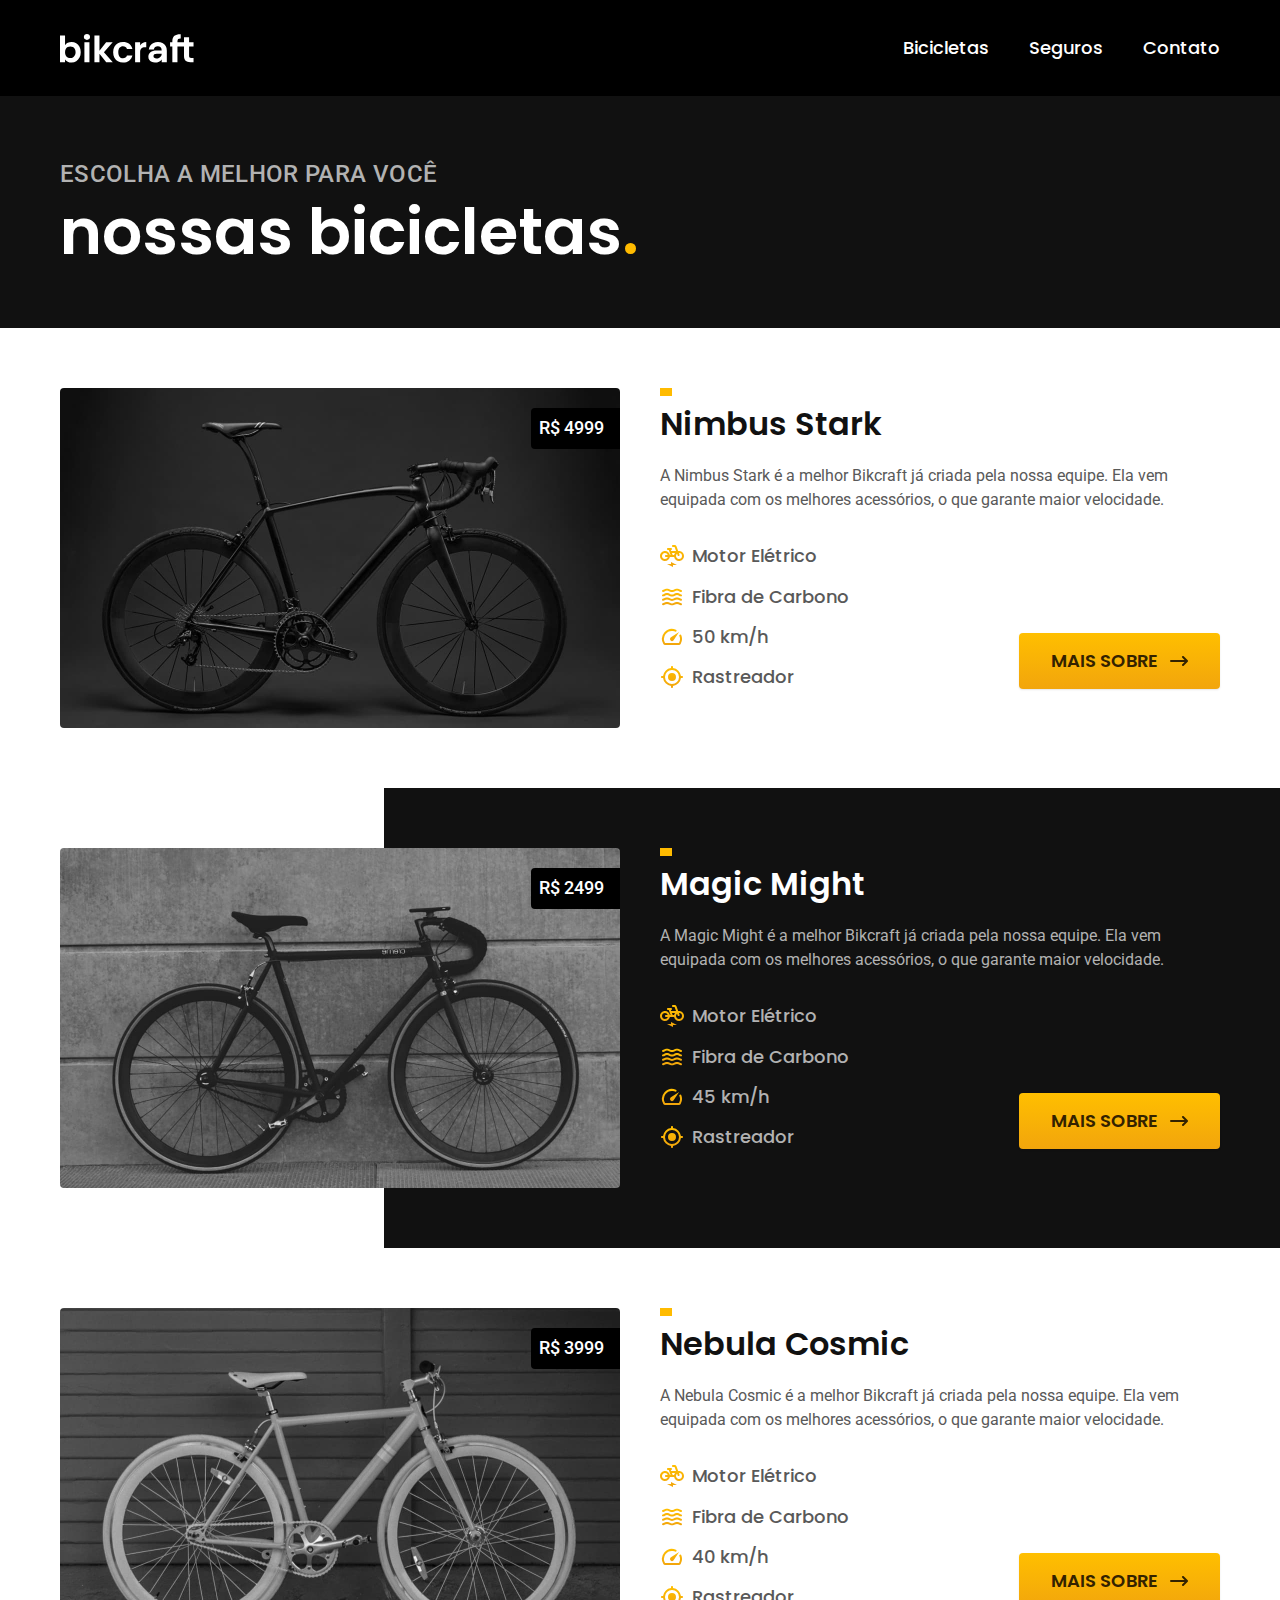
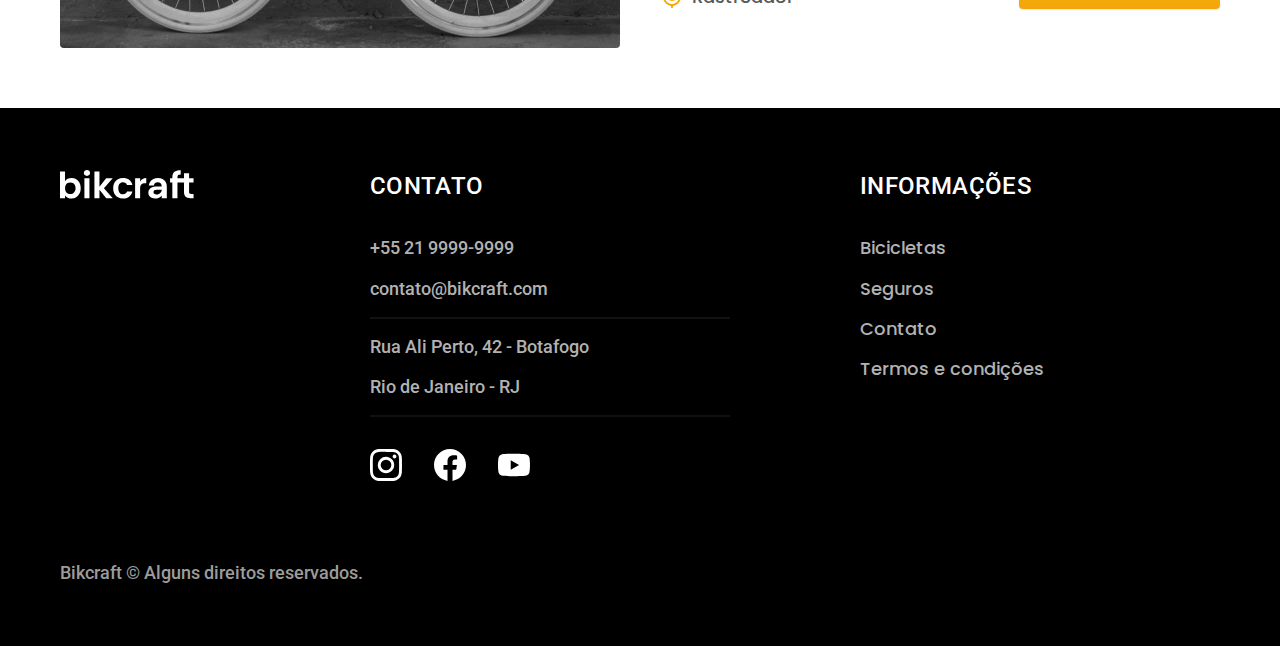
==== bicicletas.html @ 12cacec9 "Atualizações diversas" ====
<!DOCTYPE html>
<html lang="en">
  <head>
    <meta charset="UTF-8" />
    <meta http-equiv="X-UA-Compatible" content="IE=edge" />
    <meta name="viewport" content="width=device-width, initial-scale=1.0" />
    <title>Bicicletas | Bikcraft</title>
    <meta name="Description" content="Bicicletas." />

    <link rel="stylesheet" href="./css/style.css" />

    <link rel="preconnect" href="https://fonts.googleapis.com" />
    <link rel="preconnect" href="https://fonts.gstatic.com" crossorigin />
    <link
      href="https://fonts.googleapis.com/css2?family=Merriweather:ital,wght@1,900&family=Poppins:wght@400;600&family=Roboto:wght@400;500&display=swap"
      rel="stylesheet"
    />
  </head>
  <body id="bicicletas">
    <header class="header-bg">
      <div class="header container">
        <a href="./"><img src="./img/bikcraft.svg" alt="Logo do bikcraft" /></a>
        <nav aria-label="primaria">
          <ul class="header-menu font-1-m cor-0">
            <li><a href="./bicicletas.html">Bicicletas</a></li>
            <li><a href="./seguros.html">Seguros</a></li>
            <li><a href="./contato.html">Contato</a></li>
          </ul>
        </nav>
      </div>
    </header>

    <main>
      <div class="titulo-bg">
        <div class="titulo container">
          <p class="font-2-l-b cor-5">ESCOLHA A MELHOR PARA VOCÊ</p>
          <h1 class="font-1-xxl cor-0">
            nossas bicicletas<span class="cor-p1">.</span>
          </h1>
        </div>
      </div>

      <div class="bicicletas container">
        <div class="bicicletas-imagem">
          <img src="./img/bicicletas/nimbus.jpg" alt="Bicicleta Nimbus" />
          <span class="font-2-m cor-0">R$ 4999</span>
        </div>
        <div class="bicicletas-conteudo">
          <h2 class="font-1-xl">Nimbus Stark</h2>
          <p class="font-2-s cor-8">
            A Nimbus Stark é a melhor Bikcraft já criada pela nossa equipe. Ela
            vem equipada com os melhores acessórios, o que garante maior
            velocidade.
          </p>
          <ul class="font-1-m cor-8">
            <li>
              <img src="./img/icones/eletrica.svg" alt="" />Motor Elétrico
            </li>
            <li>
              <img src="./img/icones/carbono.svg" alt="" />Fibra de Carbono
            </li>
            <li><img src="./img/icones/velocidade.svg" alt="" />50 km/h</li>
            <li><img src="./img/icones/rastreador.svg" alt="" />Rastreador</li>
          </ul>
          <a class="botao seta" href="./bicicletas/nimbus.html">Mais Sobre</a>
        </div>
      </div>

      <div class="bicicletas-bg">
        <div class="bicicletas container">
          <div class="bicicletas-imagem">
            <img src="./img/bicicletas/magic.jpg" alt="Bicicleta Magic" />
            <span class="font-2-m cor-0">R$ 2499</span>
          </div>
          <div class="bicicletas-conteudo">
            <h2 class="font-1-xl cor-0">Magic Might</h2>
            <p class="font-2-s cor-5">
              A Magic Might é a melhor Bikcraft já criada pela nossa equipe. Ela
              vem equipada com os melhores acessórios, o que garante maior
              velocidade.
            </p>
            <ul class="font-1-m cor-5">
              <li>
                <img src="./img/icones/eletrica.svg" alt="" />Motor Elétrico
              </li>
              <li>
                <img src="./img/icones/carbono.svg" alt="" />Fibra de Carbono
              </li>
              <li><img src="./img/icones/velocidade.svg" alt="" />45 km/h</li>
              <li>
                <img src="./img/icones/rastreador.svg" alt="" />Rastreador
              </li>
            </ul>
            <a class="botao seta" href="./bicicletas/magic.html">Mais Sobre</a>
          </div>
        </div>
      </div>

      <div class="bicicletas container">
        <div class="bicicletas-imagem">
          <img src="./img/bicicletas/nebula.jpg" alt="Bicicleta Nebula" />
          <span class="font-2-m cor-0">R$ 3999</span>
        </div>
        <div class="bicicletas-conteudo">
          <h2 class="font-1-xl">Nebula Cosmic</h2>
          <p class="font-2-s cor-8">
            A Nebula Cosmic é a melhor Bikcraft já criada pela nossa equipe. Ela
            vem equipada com os melhores acessórios, o que garante maior
            velocidade.
          </p>
          <ul class="font-1-m cor-8">
            <li>
              <img src="./img/icones/eletrica.svg" alt="" />Motor Elétrico
            </li>
            <li>
              <img src="./img/icones/carbono.svg" alt="" />Fibra de Carbono
            </li>
            <li><img src="./img/icones/velocidade.svg" alt="" />40 km/h</li>
            <li><img src="./img/icones/rastreador.svg" alt="" />Rastreador</li>
          </ul>
          <a class="botao seta" href="./bicicletas/nebula.html">Mais Sobre</a>
        </div>
      </div>
    </main>

    <footer class="footer-bg">
      <div class="footer container">
        <img src="./img/bikcraft.svg" alt="Bikcraft" />
        <div class="footer-contato">
          <h3 class="font-2-l-b cor-0">Contato</h3>
          <ul class="font-2-m cor-5">
            <li><a href="tel: +552199999999">+55 21 9999-9999</a></li>
            <li>
              <a href="mailto:contato@bikcraft.com">contato@bikcraft.com</a>
            </li>
            <li>Rua Ali Perto, 42 - Botafogo</li>
            <li>Rio de Janeiro - RJ</li>
          </ul>
          <div class="footer-redes">
            <a href="./">
              <img src="./img/redes/instagram.svg" alt="Instagram" />
            </a>
            <a href="./">
              <img src="./img/redes/facebook.svg" alt="Facebook" />
            </a>
            <a href="./">
              <img src="./img/redes/youtube.svg" alt="Youtube" />
            </a>
          </div>
        </div>
        <div class="footer-informacoes">
          <h3 class="font-2-l-b cor-0">Informações</h3>
          <nav>
            <ul class="font-1-m cor-5">
              <li><a href="./bicicletas.html">Bicicletas</a></li>
              <li><a href="./seguros.html">Seguros</a></li>
              <li><a href="./contato.html">Contato</a></li>
              <li><a href="./termos.html">Termos e condições</a></li>
            </ul>
          </nav>
        </div>
        <p class="footer-copy font-2-m cor-6">
          Bikcraft © Alguns direitos reservados.
        </p>
      </div>
    </footer>
  </body>
</html>
---- css/style.css ----
@import './global/global.css';
@import './utilidades/tipografia.css';
@import './utilidades/cores.css';

@import './global/header.css';
@import './global/footer.css';

/* utilidades */
@import './utilidades/componentes.css';
@import './utilidades/formulario.css';

/* Home */
@import './home/introducao.css';
@import './home/tecnologia.css';
@import './home/parceiros.css';
@import './home/depoimento.css';

/*Bicicletas */
@import './bicicletas/bicicletas-lista.css';
@import './bicicletas/bicicletas.css';

/*Bicicleta */
@import './bicicleta/bicicleta.css';
@import './bicicleta/seguro.css';

/*Seguros */
@import './seguros/seguros.css';
@import './seguros/vantagens.css';
@import './seguros/perguntas.css';

/*Contato */
@import './contato/contato.css';
@import './contato/lojas.css';

/*Termos */
@import './termos/termos.css';
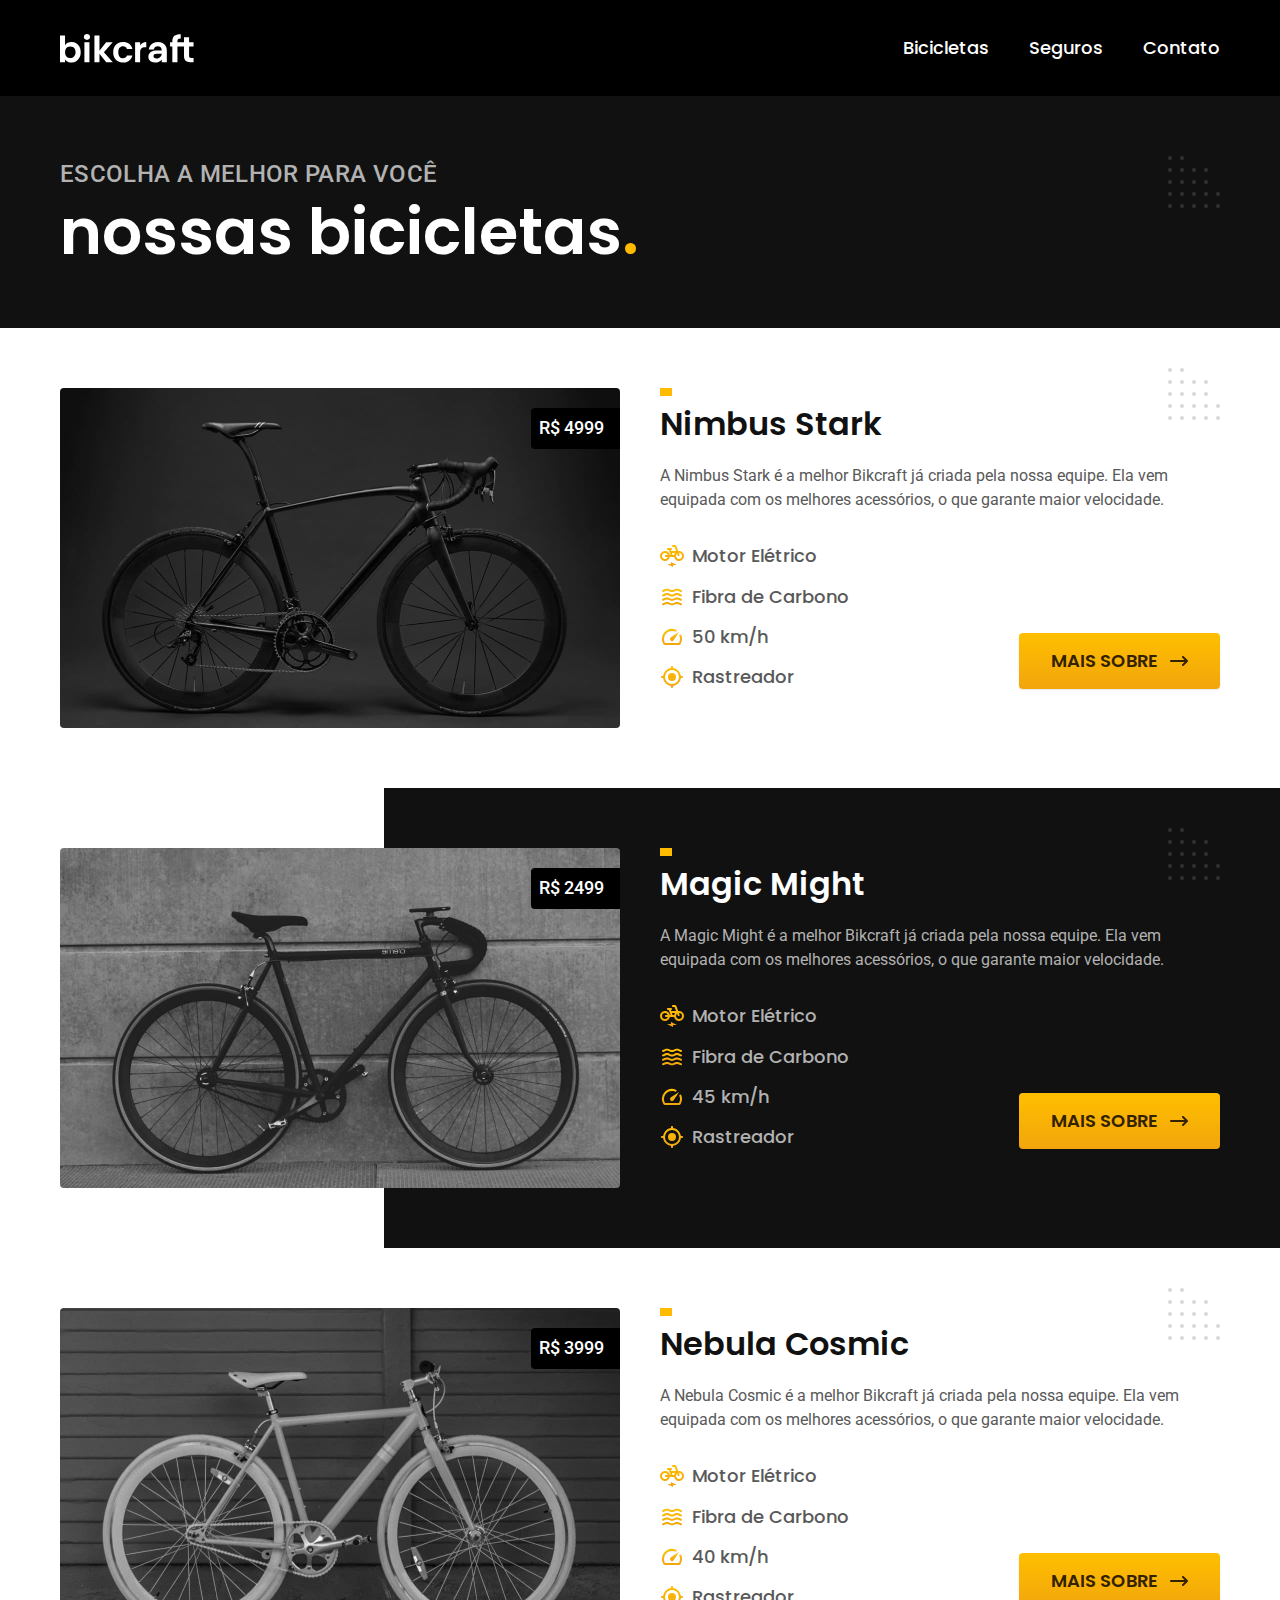
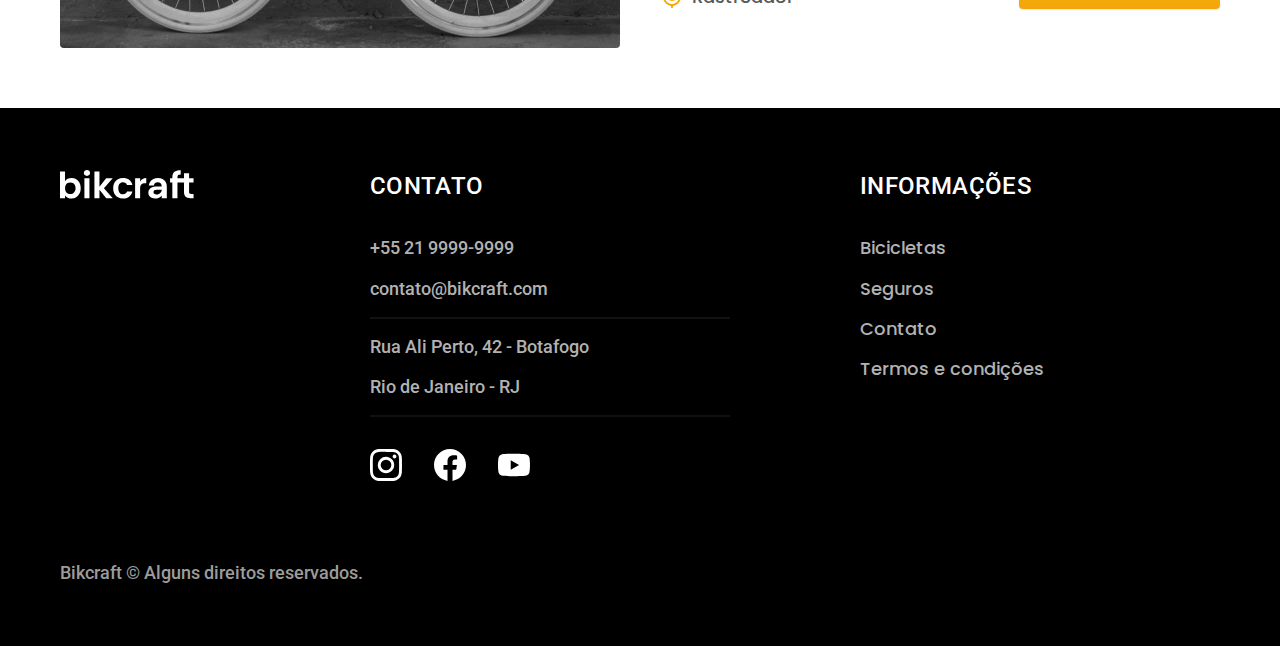
==== commit 75f45ede: "finalização de algumas páginas" ====
--- a/bicicletas.html
+++ b/bicicletas.html
@@ -7,8 +7,10 @@
     <title>Bicicletas | Bikcraft</title>
     <meta name="Description" content="Bicicletas." />
 
+    <link rel="preload" href="./css/style.css" as="style" />
+    <!--pro CSS carregar antes-->
+
     <link rel="stylesheet" href="./css/style.css" />
-
     <link rel="preconnect" href="https://fonts.googleapis.com" />
     <link rel="preconnect" href="https://fonts.gstatic.com" crossorigin />
     <link
--- a/css/style.css
+++ b/css/style.css
@@ -32,5 +32,8 @@
 @import './contato/contato.css';
 @import './contato/lojas.css';
 
+/*Orçamento */
+@import './orcamento/orcamento.css';
+
 /*Termos */
 @import './termos/termos.css';
--- a/css/style.css
+++ b/css/style.css
@@ -32,5 +32,8 @@
 @import './contato/contato.css';
 @import './contato/lojas.css';
 
+/*Orçamento */
+@import './orcamento/orcamento.css';
+
 /*Termos */
 @import './termos/termos.css';
